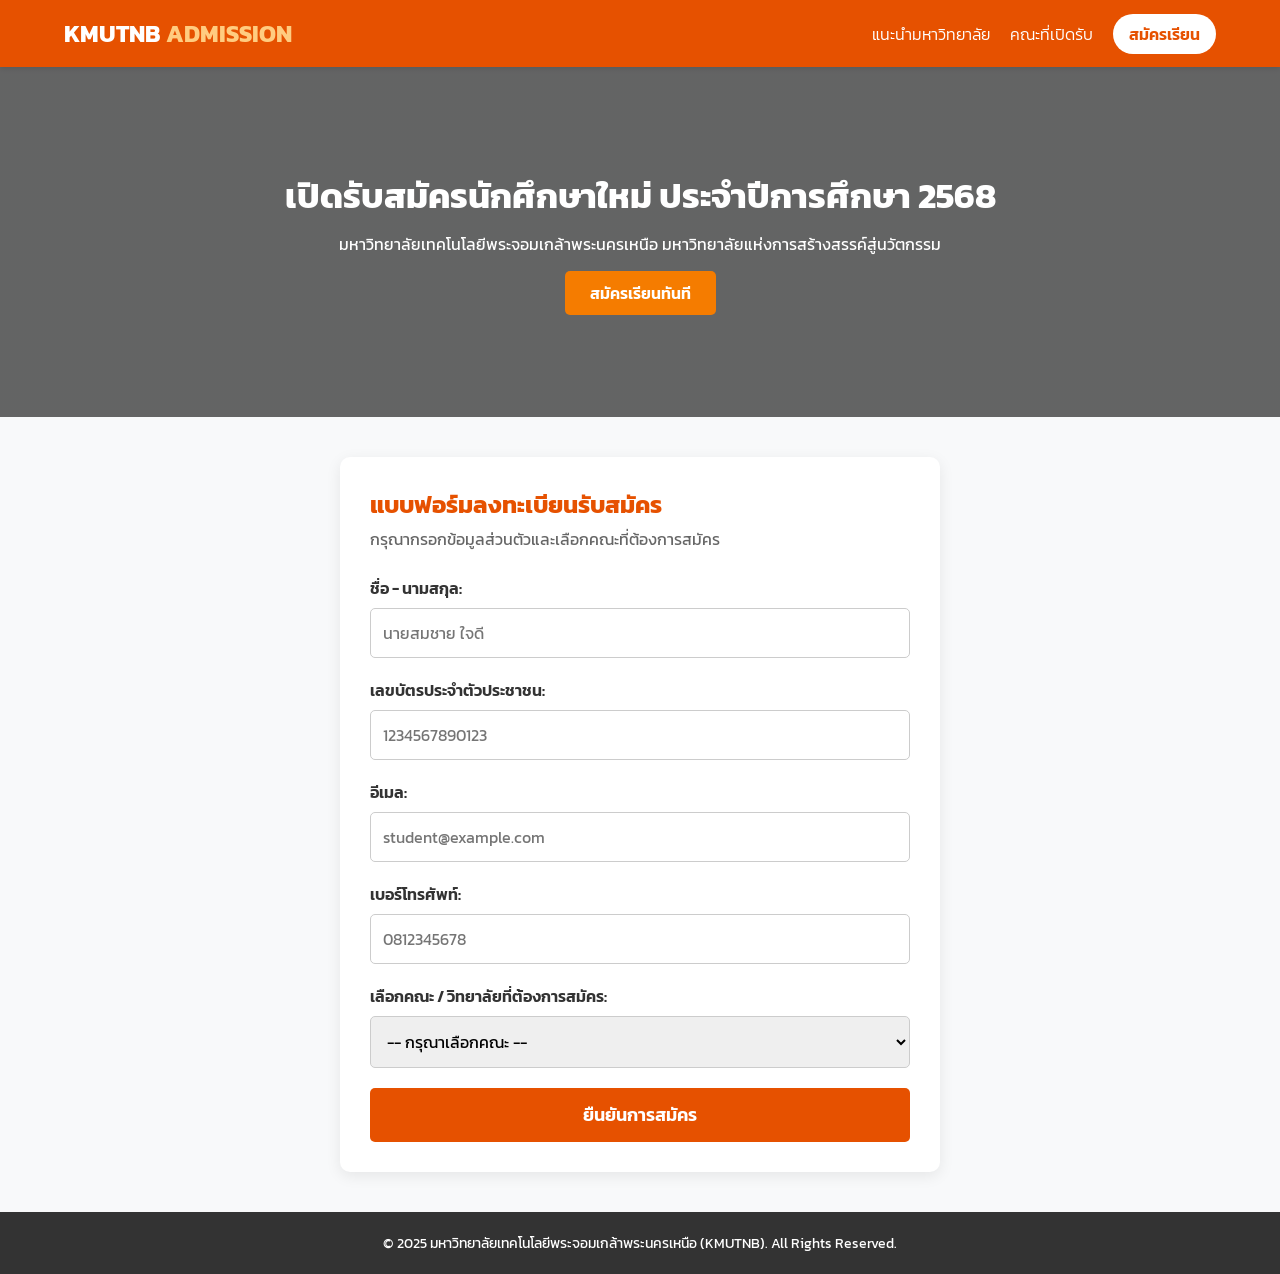
==== index.html @ 1d60bccb "Add files via upload" ====
<!DOCTYPE html>
<html lang="th">
<head>
    <meta charset="UTF-8">
    <meta name="viewport" content="width=device-width, initial-scale=1.0">
    <title>ระบบรับสมัครนักศึกษาใหม่ - มจพ. (KMUTNB)</title>
    <link rel="stylesheet" href="style.css">
    <!-- ดึง Font Kanit มาใช้เพื่อความสวยงาม -->
    <link href="https://fonts.googleapis.com/css2?family=Kanit:wght@300;400;600&display=swap" rel="stylesheet">
</head>
<body>

    <!-- Header / Navbar -->
    <header class="navbar">
        <div class="logo">
            <h2>KMUTNB <span>ADMISSION</span></h2>
        </div>
        <nav>
            <ul>
                <li><a href="#about">แนะนำมหาวิทยาลัย</a></li>
                <li><a href="#faculties">คณะที่เปิดรับ</a></li>
                <li><a href="#apply" class="btn-nav">สมัครเรียน</a></li>
            </ul>
        </nav>
    </header>

    <!-- Banner / Hero Section -->
    <section class="hero">
        <div class="hero-text">
            <h1>เปิดรับสมัครนักศึกษาใหม่ ประจำปีการศึกษา 2568</h1>
            <p>มหาวิทยาลัยเทคโนโลยีพระจอมเกล้าพระนครเหนือ มหาวิทยาลัยแห่งการสร้างสรรค์สู่นวัตกรรม</p>
            <a href="#apply" class="btn-primary">สมัครเรียนทันที</a>
        </div>
    </section>

    <!-- Application Form Section -->
    <section id="apply" class="form-section">
        <div class="container">
            <h2>แบบฟอร์มลงทะเบียนรับสมัคร</h2>
            <p>กรุณากรอกข้อมูลส่วนตัวและเลือกคณะที่ต้องการสมัคร</p>

            <form id="admissionForm">
                <div class="form-group">
                    <label for="fullname">ชื่อ - นามสกุล:</label>
                    <input type="text" id="fullname" name="fullname" placeholder="นายสมชาย ใจดี" required>
                </div>

                <div class="form-group">
                    <label for="idcard">เลขบัตรประจำตัวประชาชน:</label>
                    <input type="text" id="idcard" name="idcard" maxlength="13" placeholder="1234567890123" required>
                </div>

                <div class="form-group">
                    <label for="email">อีเมล:</label>
                    <input type="email" id="email" name="email" placeholder="student@example.com" required>
                </div>

                <div class="form-group">
                    <label for="phone">เบอร์โทรศัพท์:</label>
                    <input type="tel" id="phone" name="phone" placeholder="0812345678" required>
                </div>

                <div class="form-group">
                    <label for="faculty">เลือกคณะ / วิทยาลัยที่ต้องการสมัคร:</label>
                    <select id="faculty" name="faculty" required>
                        <option value="">-- กรุณาเลือกคณะ --</option>
                        <option value="คณะวิศวกรรมศาสตร์">คณะวิศวกรรมศาสตร์</option>
                        <option value="คณะครุศาสตร์อุตสาหกรรม">คณะครุศาสตร์อุตสาหกรรม</option>
                        <option value="คณะวิทยาศาสตร์ประยุกต์">คณะวิทยาศาสตร์ประยุกต์</option>
                        <option value="คณะเทคโนโลยีและการจัดการอุตสาหกรรม (ปราจีนบุรี)">คณะเทคโนโลยีและการจัดการอุตสาหกรรม (ปราจีนบุรี)</option>
                        <option value="วิทยาลัยเทคโนโลยีอุตสาหกรรม">วิทยาลัยเทคโนโลยีอุตสาหกรรม</option>
                        <option value="คณะบริหารธุรกิจและอุตสาหกรรมบริการ (ระยอง)">คณะบริหารธุรกิจและอุตสาหกรรมบริการ (ระยอง)</option>
                    </select>
                </div>

                <button type="submit" class="btn-submit">ยืนยันการสมัคร</button>
            </form>
        </div>
    </section>

    <!-- Footer -->
    <footer>
        <p>&copy; 2025 มหาวิทยาลัยเทคโนโลยีพระจอมเกล้าพระนครเหนือ (KMUTNB). All Rights Reserved.</p>
    </footer>

    <script src="script.js"></script>
</body>
</html>
---- style.css ----
* {
    margin: 0;
    padding: 0;
    box-sizing: border-box;
    font-family: 'Kanit', sans-serif;
}

body {
    background-color: #f8f9fa;
    color: #333;
}

/* Navbar */
.navbar {
    display: flex;
    justify-content: space-between;
    align-items: center;
    background-color: #e65100; /* สีส้ม มจพ. */
    padding: 1rem 5%;
    color: white;
    box-shadow: 0 2px 5px rgba(0,0,0,0.1);
}

.navbar .logo h2 span {
    color: #ffcc80;
}

.navbar nav ul {
    display: flex;
    list-style: none;
    align-items: center;
}

.navbar nav ul li {
    margin-left: 20px;
}

.navbar nav ul li a {
    color: white;
    text-decoration: none;
    font-weight: 300;
}

.btn-nav {
    background: white;
    color: #e65100 !important;
    padding: 8px 16px;
    border-radius: 20px;
    font-weight: 600 !important;
}

/* Hero Section */
.hero {
    background: linear-gradient(rgba(0,0,0,0.6), rgba(0,0,0,0.6)), url('https://images.unsplash.com/photo-1523050854058-8df90110c9f1?q=80&w=1200') center/cover;
    height: 350px;
    display: flex;
    justify-content: center;
    align-items: center;
    text-align: center;
    color: white;
    padding: 0 20px;
}

.hero h1 {
    font-size: 2.2rem;
    margin-bottom: 10px;
}

.btn-primary {
    display: inline-block;
    margin-top: 15px;
    background-color: #f57c00;
    color: white;
    padding: 10px 25px;
    text-decoration: none;
    border-radius: 5px;
    font-weight: 600;
}

.btn-primary:hover {
    background-color: #ef6c00;
}

/* Form Section */
.form-section {
    max-width: 600px;
    margin: 40px auto;
    background: white;
    padding: 30px;
    border-radius: 10px;
    box-shadow: 0 4px 15px rgba(0,0,0,0.08);
}

.form-section h2 {
    color: #e65100;
    margin-bottom: 5px;
}

.form-section p {
    color: #666;
    margin-bottom: 25px;
}

.form-group {
    margin-bottom: 20px;
}

.form-group label {
    display: block;
    margin-bottom: 8px;
    font-weight: 600;
}

.form-group input, .form-group select {
    width: 100%;
    padding: 12px;
    border: 1px solid #ccc;
    border-radius: 5px;
    font-size: 1rem;
}

.form-group input:focus, .form-group select:focus {
    outline: none;
    border-color: #e65100;
}

.btn-submit {
    width: 100%;
    padding: 14px;
    background-color: #e65100;
    color: white;
    border: none;
    border-radius: 5px;
    font-size: 1.1rem;
    font-weight: 600;
    cursor: pointer;
    transition: background 0.3s;
}

.btn-submit:hover {
    background-color: #bf360c;
}

/* Footer */
footer {
    text-align: center;
    padding: 20px;
    background: #333;
    color: white;
    margin-top: 40px;
    font-size: 0.9rem;
}
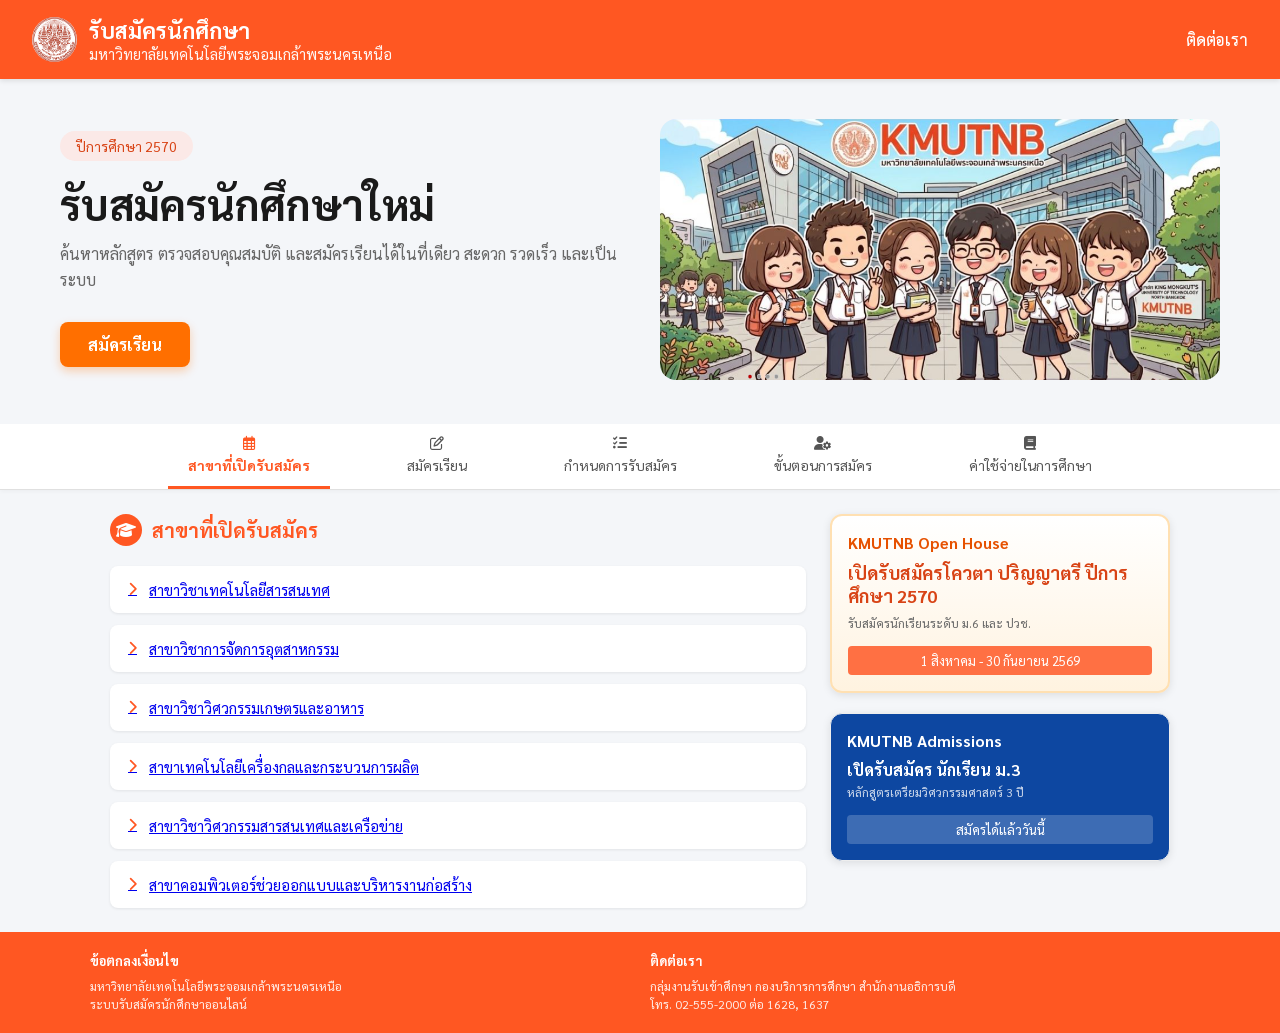
==== commit 5a98a843: "editv3" ====
--- a/index.html
+++ b/index.html
@@ -1,88 +1,132 @@
-<!DOCTYPE html>
-<html lang="th">
-<head>
-    <meta charset="UTF-8">
-    <meta name="viewport" content="width=device-width, initial-scale=1.0">
-    <title>ระบบรับสมัครนักศึกษาใหม่ - มจพ. (KMUTNB)</title>
-    <link rel="stylesheet" href="style.css">
-    <!-- ดึง Font Kanit มาใช้เพื่อความสวยงาม -->
-    <link href="https://fonts.googleapis.com/css2?family=Kanit:wght@300;400;600&display=swap" rel="stylesheet">
-</head>
-<body>
-
-    <!-- Header / Navbar -->
-    <header class="navbar">
-        <div class="logo">
-            <h2>KMUTNB <span>ADMISSION</span></h2>
-        </div>
-        <nav>
-            <ul>
-                <li><a href="#about">แนะนำมหาวิทยาลัย</a></li>
-                <li><a href="#faculties">คณะที่เปิดรับ</a></li>
-                <li><a href="#apply" class="btn-nav">สมัครเรียน</a></li>
-            </ul>
-        </nav>
-    </header>
-
-    <!-- Banner / Hero Section -->
-    <section class="hero">
-        <div class="hero-text">
-            <h1>เปิดรับสมัครนักศึกษาใหม่ ประจำปีการศึกษา 2568</h1>
-            <p>มหาวิทยาลัยเทคโนโลยีพระจอมเกล้าพระนครเหนือ มหาวิทยาลัยแห่งการสร้างสรรค์สู่นวัตกรรม</p>
-            <a href="#apply" class="btn-primary">สมัครเรียนทันที</a>
-        </div>
-    </section>
-
-    <!-- Application Form Section -->
-    <section id="apply" class="form-section">
-        <div class="container">
-            <h2>แบบฟอร์มลงทะเบียนรับสมัคร</h2>
-            <p>กรุณากรอกข้อมูลส่วนตัวและเลือกคณะที่ต้องการสมัคร</p>
-
-            <form id="admissionForm">
-                <div class="form-group">
-                    <label for="fullname">ชื่อ - นามสกุล:</label>
-                    <input type="text" id="fullname" name="fullname" placeholder="นายสมชาย ใจดี" required>
-                </div>
-
-                <div class="form-group">
-                    <label for="idcard">เลขบัตรประจำตัวประชาชน:</label>
-                    <input type="text" id="idcard" name="idcard" maxlength="13" placeholder="1234567890123" required>
-                </div>
-
-                <div class="form-group">
-                    <label for="email">อีเมล:</label>
-                    <input type="email" id="email" name="email" placeholder="student@example.com" required>
-                </div>
-
-                <div class="form-group">
-                    <label for="phone">เบอร์โทรศัพท์:</label>
-                    <input type="tel" id="phone" name="phone" placeholder="0812345678" required>
-                </div>
-
-                <div class="form-group">
-                    <label for="faculty">เลือกคณะ / วิทยาลัยที่ต้องการสมัคร:</label>
-                    <select id="faculty" name="faculty" required>
-                        <option value="">-- กรุณาเลือกคณะ --</option>
-                        <option value="คณะวิศวกรรมศาสตร์">คณะวิศวกรรมศาสตร์</option>
-                        <option value="คณะครุศาสตร์อุตสาหกรรม">คณะครุศาสตร์อุตสาหกรรม</option>
-                        <option value="คณะวิทยาศาสตร์ประยุกต์">คณะวิทยาศาสตร์ประยุกต์</option>
-                        <option value="คณะเทคโนโลยีและการจัดการอุตสาหกรรม (ปราจีนบุรี)">คณะเทคโนโลยีและการจัดการอุตสาหกรรม (ปราจีนบุรี)</option>
-                        <option value="วิทยาลัยเทคโนโลยีอุตสาหกรรม">วิทยาลัยเทคโนโลยีอุตสาหกรรม</option>
-                        <option value="คณะบริหารธุรกิจและอุตสาหกรรมบริการ (ระยอง)">คณะบริหารธุรกิจและอุตสาหกรรมบริการ (ระยอง)</option>
-                    </select>
-                </div>
-
-                <button type="submit" class="btn-submit">ยืนยันการสมัคร</button>
-            </form>
-        </div>
-    </section>
-
-    <!-- Footer -->
-    <footer>
-        <p>&copy; 2025 มหาวิทยาลัยเทคโนโลยีพระจอมเกล้าพระนครเหนือ (KMUTNB). All Rights Reserved.</p>
-    </footer>
-
-    <script src="script.js"></script>
-</body>
+<!DOCTYPE html>
+<html lang="th">
+<head>
+    <meta charset="UTF-8">
+    <meta name="viewport" content="width=device-width, initial-scale=1.0">
+    <title>รับสมัครนักศึกษา - มหาวิทยาลัยเทคโนโลยีพระจอมเกล้าพระนครเหนือ</title>
+    <link rel="stylesheet" href="https://cdnjs.cloudflare.com/ajax/libs/font-awesome/6.4.0/css/all.min.css">
+    <link href="https://fonts.googleapis.com/css2?family=Sarabun:wght@300;400;500;700&display=swap" rel="stylesheet">
+    <link rel="stylesheet" href="style.css">
+</head>
+<body>
+
+    <!-- Header -->
+    <header class="header">
+        <div class="brand">
+            <div class="brand-logo"><img src="img/logo_kmutnb-(6).png" alt="Logo"></div>
+            <div>
+                <div class="brand-title">รับสมัครนักศึกษา</div>
+                <div class="brand-subtitle">มหาวิทยาลัยเทคโนโลยีพระจอมเกล้าพระนครเหนือ</div>
+            </div>
+        </div>
+        <nav class="header-nav">
+            <a href="page6.html">ติดต่อเรา</a>
+        </nav>
+    </header>
+
+    <!-- Banner -->
+        <section class="hero-container">
+            <!-- ฝั่งข้อความด้านซ้าย -->
+            <div class="hero-content">
+                <span class="badge-year">ปีการศึกษา 2570</span>
+                <h1 class="hero-title">รับสมัครนักศึกษาใหม่</h1>
+                    <p class="hero-desc">
+        ค้นหาหลักสูตร ตรวจสอบคุณสมบัติ และสมัครเรียนได้ในที่เดียว สะดวก รวดเร็ว และเป็นระบบ
+                    </p>
+                        <a href="page2.html" class="btn-apply">
+                            <i class="icon-login"></i> สมัครเรียน
+                        </a>
+            </div>
+
+    <!-- ฝั่งรูปภาพด้านขวา (ใส่ border-radius ให้มุมโค้งมน) -->
+    <div class="hero-image">
+        <img src="img/img2.png" alt="KMUTNB Students">
+    </div>
+    </section>
+
+    <!-- Navigation Tabs -->
+    <div class="nav-tabs-container">
+        <div class="nav-tabs">
+            <a href="page1.html" class="tab-item active">
+                <i class="fa-regular fa-calendar-days"></i>
+                <span>สาขาที่เปิดรับสมัคร</span>
+            </a>
+            <a href="page2.html" class="tab-item">
+                <i class="fa-regular fa-pen-to-square"></i>
+                <span>สมัครเรียน</span>
+            </a>
+            <a href="page3.html" class="tab-item">
+                <i class="fa-solid fa-list-check"></i>
+                <span>กำหนดการรับสมัคร</span>
+            </a>
+            <a href="page4.html" class="tab-item">
+                <i class="fa-solid fa-user-gear"></i>
+                <span>ขั้นตอนการสมัคร</span>
+            </a>
+            <a href="page5.html" class="tab-item">
+                <i class="fa-solid fa-book"></i>
+                <span>ค่าใช้จ่ายในการศึกษา</span>
+            </a>
+        </div>
+    </div>
+
+    <!-- Main Content -->
+    <main class="main-content">
+        <div class="programs-grid">
+            <!-- Program List Side -->
+            <div>
+                <div class="section-header">
+                    <div class="section-icon"><i class="fa-solid fa-graduation-cap"></i></div>
+                    <h2 class="section-title">สาขาที่เปิดรับสมัคร</h2>
+                </div>
+                <ul class="program-list">
+                    <a href="it.html" class="program-item"><i class="fa-solid fa-chevron-right"></i> สาขาวิชาเทคโนโลยีสารสนเทศ</a>
+                    <a href="im.html" class="program-item"><i class="fa-solid fa-chevron-right"></i> สาขาวิชาการจัดการอุตสาหกรรม</a>
+                    <a href="afe.html" class="program-item"><i class="fa-solid fa-chevron-right"></i> สาขาวิชาวิศวกรรมเกษตรและอาหาร</a>
+                    <a href="mm.html" class="program-item"><i class="fa-solid fa-chevron-right"></i> สาขาเทคโนโลยีเครื่องกลและกระบวนการผลิต</a>
+                    <a href="ine.html" class="program-item"><i class="fa-solid fa-chevron-right"></i> สาขาวิชาวิศวกรรมสารสนเทศและเครือข่าย</a>
+                    <a href="cdm.html" class="program-item"><i class="fa-solid fa-chevron-right"></i> สาขาคอมพิวเตอร์ช่วยออกแบบและบริหารงานก่อสร้าง</a>
+                </ul>
+            </div>
+
+            <!-- Poster / Info Side -->
+            <div class="posters-column">
+                <div class="poster-card poster-card-1">
+                    <div class="poster-header" style="color: #e65100;">KMUTNB Open House</div>
+                    <p style="font-size: 18px; font-weight: bold; color: #d84315;">เปิดรับสมัครโควตา ปริญญาตรี ปีการศึกษา 2570</p>
+                    <p style="font-size: 12px; color: #666; margin-top: 8px;">รับสมัครนักเรียนระดับ ม.6 และ ปวช.</p>
+                    <div style="margin-top: 15px; background: #ff7043; color: white; text-align: center; padding: 6px; border-radius: 4px; font-size: 13px;">
+                        1 สิงหาคม - 30 กันยายน 2569
+                    </div>
+                </div>
+
+                <div class="poster-card poster-card-2">
+                    <div class="poster-header">KMUTNB Admissions</div>
+                    <p style="font-size: 16px; font-weight: bold;">เปิดรับสมัคร นักเรียน ม.3</p>
+                    <p style="font-size: 12px; opacity: 0.8; margin-top: 4px;">หลักสูตรเตรียมวิศวกรรมศาสตร์ 3 ปี</p>
+                    <div style="margin-top: 15px; background: rgba(255,255,255,0.2); text-align: center; padding: 6px; border-radius: 4px; font-size: 13px;">
+                        สมัครได้แล้ววันนี้
+                    </div>
+                </div>
+            </div>
+        </div>
+    </main>
+
+    <!-- Footer -->
+    <footer class="footer">
+        <div class="footer-content">
+            <div class="footer-section">
+                <h4>ข้อตกลงเงื่อนไข</h4>
+                <p>มหาวิทยาลัยเทคโนโลยีพระจอมเกล้าพระนครเหนือ</p>
+                <p>ระบบรับสมัครนักศึกษาออนไลน์</p>
+            </div>
+            <div class="footer-section">
+                <h4>ติดต่อเรา</h4>
+                <p>กลุ่มงานรับเข้าศึกษา กองบริการการศึกษา สำนักงานอธิการบดี</p>
+                <p>โทร. 02-555-2000 ต่อ 1628, 1637</p>
+            </div>
+        </div>
+    </footer>
+
+</body>
 </html>
--- a/style.css
+++ b/style.css
@@ -1,152 +1,557 @@
+/* Reset & Base Styles */
 * {
     margin: 0;
     padding: 0;
     box-sizing: border-box;
-    font-family: 'Kanit', sans-serif;
+    font-family: 'Sarabun', -apple-system, BlinkMacSystemFont, "Segoe UI", Roboto, sans-serif;
 }
 
 body {
-    background-color: #f8f9fa;
+    background-color: #f4f6f9;
     color: #333;
-}
-
-/* Navbar */
+    display: flex;
+    flex-direction: column;
+    min-height: 100vh;
+}
+
+/* Header */
+.header {
+    background-color: #ff5722;
+    color: white;
+    padding: 16px 32px; /* เดิม 12px 24px (เพิ่มพื้นที่ด้านบน-ล่าง) */
+    display: flex;
+    justify-content: space-between;
+    align-items: center;
+    box-shadow: 0 2px 5px rgba(0,0,0,0.1);
+}
+
+
+
+.brand {
+    display: flex;
+    align-items: center;
+    gap: 12px;
+}
+
+.brand-logo {
+    width: 45px;
+    height: 45px;
+    background-color: white;
+    border-radius: 50%;
+    display: flex;
+    align-items: center;
+    justify-content: center;
+    color: #ff5722;
+    font-weight: bold;
+    font-size: 14px;
+}
+.brand-logo img {
+    max-width: 100%;
+    max-height: 100%;
+    object-fit: contain;
+}
+
+.brand-title {
+    font-size: 22px; /* เดิม 18px (ปรับให้ใหญ่ขึ้นชัดเจน) */
+    font-weight: bold;
+}
+
+.brand-subtitle {
+    font-size: 15px; /* เดิม 13px */
+    opacity: 0.95;
+}
+
+.header-nav {
+    display: flex;
+    gap: 20px;
+    font-size: 16px; /* เดิม 14px */
+    font-weight: 500; /* เพิ่มความหนาของตัวอักษรเล็กน้อย */
+}
+
+.header-nav a {
+    color: white;
+    text-decoration: none;
+    transition: opacity 0.2s;
+}
+
+.header-nav a:hover {
+    opacity: 0.8;
+}
+
+/* Banner */
+/* Header / Navbar */
 .navbar {
-    display: flex;
-    justify-content: space-between;
-    align-items: center;
-    background-color: #e65100; /* สีส้ม มจพ. */
-    padding: 1rem 5%;
-    color: white;
-    box-shadow: 0 2px 5px rgba(0,0,0,0.1);
-}
-
-.navbar .logo h2 span {
-    color: #ffcc80;
-}
-
-.navbar nav ul {
-    display: flex;
+  display: flex;
+  justify-content: space-between;
+  align-items: center;
+  padding: 15px 80px;
+  background-color: #ffffff;
+  border-bottom: 1px solid #eee;
+}
+
+.nav-links a {
+  margin-left: 25px;
+  text-decoration: none;
+  color: #444;
+  font-weight: 500;
+}
+
+.nav-links a.active {
+  color: #e65100;
+  border-bottom: 2px solid #e65100;
+  padding-bottom: 5px;
+}
+
+/* Hero Section */
+.hero-container {
+  display: flex;
+  align-items: center;
+  justify-content: space-between;
+  max-width: 1200px;
+  margin: 40px auto;
+  padding: 0 20px;
+}
+
+.hero-content {
+  flex: 1;
+  padding-right: 40px;
+}
+
+/* ป้ายปีการศึกษา */
+.badge-year {
+  background-color: #fbe9e7;
+  color: #d84315;
+  padding: 6px 16px;
+  border-radius: 20px;
+  font-size: 14px;
+}
+
+.hero-title {
+  font-size: 42px;
+  font-weight: bold;
+  margin: 20px 0 10px 0;
+  color: #1a1a1a;
+}
+
+.hero-desc {
+  color: #666;
+  line-height: 1.6;
+  margin-bottom: 30px;
+}
+
+/* ปุ่มสมัครเรียน */
+.btn-apply {
+  display: inline-block;
+  background-color: #ff6f00;
+  color: #fff;
+  padding: 12px 28px;
+  border-radius: 8px;
+  text-decoration: none;
+  font-weight: bold;
+  box-shadow: 0 4px 10px rgba(255, 111, 0, 0.3);
+}
+
+/* การตกแต่งรูปภาพฝั่งขวา */
+.hero-image {
+  flex: 1;
+}
+
+.hero-image img {
+  width: 100%;
+  border-radius: 16px; /* ทำมุมโค้งมนตามรูปภาพตัวอย่าง */
+  object-fit: cover;
+}
+
+.badge-new {
+    background-color: #ff1744;
+    color: white;
+    padding: 3px 10px;
+    font-size: 12px;
+    font-weight: bold;
+    border-radius: 4px;
+    display: inline-block;
+    margin-bottom: 8px;
+    animation: pulse 1.5s infinite;
+}
+
+.banner-title {
+    background-color: #fbc02d;
+    color: #1a237e;
+    padding: 12px 24px;
+    border-radius: 30px;
+    font-size: 24px;
+    font-weight: bold;
+    border: 3px solid #fff;
+    box-shadow: 0 4px 10px rgba(0,0,0,0.2);
+    display: inline-block;
+}
+
+.banner-center {
+    position: absolute;
+    width: 100%;
+    height: 100%;
+}
+
+
+
+/* Nav Tabs */
+.nav-tabs-container {
+    background-color: white;
+    border-bottom: 1px solid #e0e0e0;
+    box-shadow: 0 2px 4px rgba(0,0,0,0.03);
+}
+
+.nav-tabs {
+    max-width: 1000px;
+    margin: 0 auto;
+    display: flex;
+    justify-content: space-around;
+}
+
+/* --- สไตล์ปกติของแถบเมนู (เมื่อยังไม่ได้กด) --- */
+.tab-item {
+    display: flex;
+    flex-direction: column;
+    align-items: center;
+    padding: 12px 20px;
+    color: #555;               /* สีตัวอักษรปกติ */
+    text-decoration: none;
+    font-size: 14px;
+    gap: 6px;
+    border-bottom: 3px solid transparent;
+    transition: all 0.2s ease;
+}
+
+/* --- สไตล์เมื่อเอาเมาส์ไปชี้ (Hover) --- */
+.tab-item:hover {
+    color: #ff5722;             /* ข้อความเปลี่ยนเป็นสีส้ม */
+}
+
+/* --- สไตล์สำหรับหน้าที่กำลังเปิดอยู่ (Active Tab) --- */
+.tab-item.active {
+    color: #ff5722;             /* สีข้อความส้ม */
+    border-bottom: 3px solid #ff5722; /* แถบเส้นใต้สีส้ม */
+    font-weight: bold;          /* ตัวหนาเพื่อให้เด่นขึ้น */
+}
+
+/* Main Container */
+.main-content {
+    max-width: 1100px;
+    margin: 24px auto;
+    padding: 0 20px;
+    flex: 1;
+    width: 100%;
+}
+
+/* Page 1: Content Grid */
+.programs-grid {
+    display: grid;
+    grid-template-columns: 1fr 340px;
+    gap: 24px;
+}
+
+.section-header {
+    display: flex;
+    align-items: center;
+    gap: 10px;
+    margin-bottom: 20px;
+}
+
+.section-icon {
+    background-color: #ff5722;
+    color: white;
+    width: 32px;
+    height: 32px;
+    border-radius: 50%;
+    display: flex;
+    align-items: center;
+    justify-content: center;
+}
+
+.section-title {
+    font-size: 20px;
+    font-weight: bold;
+    color: #ff5722;
+}
+
+.program-list {
     list-style: none;
-    align-items: center;
-}
-
-.navbar nav ul li {
-    margin-left: 20px;
-}
-
-.navbar nav ul li a {
-    color: white;
-    text-decoration: none;
-    font-weight: 300;
-}
-
-.btn-nav {
+    display: flex;
+    flex-direction: column;
+    gap: 12px;
+}
+
+.program-item {
     background: white;
-    color: #e65100 !important;
-    padding: 8px 16px;
-    border-radius: 20px;
-    font-weight: 600 !important;
-}
-
-/* Hero Section */
-.hero {
-    background: linear-gradient(rgba(0,0,0,0.6), rgba(0,0,0,0.6)), url('https://images.unsplash.com/photo-1523050854058-8df90110c9f1?q=80&w=1200') center/cover;
-    height: 350px;
-    display: flex;
-    justify-content: center;
-    align-items: center;
+    padding: 14px 18px;
+    border-radius: 8px;
+    box-shadow: 0 1px 3px rgba(0,0,0,0.08);
+    display: flex;
+    align-items: center;
+    gap: 12px;
+    font-size: 15px;
+    transition: transform 0.2s, box-shadow 0.2s;
+}
+
+.program-item:hover {
+    transform: translateX(4px);
+    box-shadow: 0 3px 8px rgba(0,0,0,0.12);
+}
+
+.program-item i {
+    color: #ff5722;
+    font-size: 14px;
+}
+
+.posters-column {
+    display: flex;
+    flex-direction: column;
+    gap: 20px;
+}
+
+.poster-card {
+    background: white;
+    border-radius: 12px;
+    overflow: hidden;
+    box-shadow: 0 2px 8px rgba(0,0,0,0.1);
+    border: 1px solid #eee;
+}
+
+.poster-card-1 {
+    background: linear-gradient(180deg, #fff 0%, #fff3e0 100%);
+    padding: 16px;
+    border: 2px solid #ffe0b2;
+}
+
+.poster-card-2 {
+    background: #0d47a1;
+    color: white;
+    padding: 16px;
+}
+
+.poster-header {
+    font-weight: bold;
+    font-size: 16px;
+    margin-bottom: 8px;
+}
+
+/* Page 2: Form Styles */
+.form-card {
+    background: white;
+    border-radius: 8px;
+    padding: 24px;
+    box-shadow: 0 2px 8px rgba(0,0,0,0.06);
+}
+
+.form-section-title {
+    display: flex;
+    align-items: center;
+    gap: 8px;
+    font-size: 16px;
+    font-weight: bold;
+    color: #1976d2;
+    margin-bottom: 20px;
+    padding-bottom: 8px;
+    border-bottom: 1px solid #eee;
+}
+
+.form-grid {
+    display: grid;
+    grid-template-columns: repeat(3, 1fr);
+    gap: 16px;
+    margin-bottom: 16px;
+}
+
+.form-group {
+    display: flex;
+    flex-direction: column;
+    gap: 6px;
+}
+
+.form-group.full-width {
+    grid-column: span 3;
+}
+
+.form-label {
+    font-size: 13px;
+    color: #555;
+}
+
+.form-control {
+    padding: 8px 12px;
+    border: 1px solid #ccc;
+    border-radius: 4px;
+    font-size: 14px;
+    outline: none;
+    transition: border-color 0.2s;
+}
+
+.form-control:focus {
+    border-color: #1976d2;
+}
+
+.radio-group {
+    display: flex;
+    gap: 16px;
+    align-items: center;
+    height: 35px;
+}
+
+.radio-label {
+    display: flex;
+    align-items: center;
+    gap: 6px;
+    font-size: 14px;
+    cursor: pointer;
+}
+
+.info-alert {
+    background-color: #e3f2fd;
+    color: #0d47a1;
+    padding: 10px 14px;
+    border-radius: 4px;
+    font-size: 13px;
+    display: flex;
+    align-items: center;
+    gap: 8px;
+    margin-top: 16px;
+}
+
+.form-actions {
+    display: flex;
+    justify-content: flex-end;
+    gap: 10px;
+    margin-top: 24px;
+}
+
+.btn {
+    padding: 8px 20px;
+    border-radius: 4px;
+    border: none;
+    font-size: 14px;
+    cursor: pointer;
+    transition: background-color 0.2s;
+}
+
+.btn-secondary {
+    background-color: #e0e0e0;
+    color: #333;
+}
+
+.btn-outline {
+    border: 1px solid #ccc;
+    background: white;
+}
+
+.btn-primary {
+    background-color: #0d47a1;
+    color: white;
+}
+
+.btn-primary:hover {
+    background-color: #1565c0;
+}
+
+/* Footer */
+.footer {
+    background-color: #ff5722;
+    color: white;
+    padding: 20px 40px;
+    margin-top: auto;
+    font-size: 12px;
+}
+
+.footer-content {
+    max-width: 1100px;
+    margin: 0 auto;
+    display: grid;
+    grid-template-columns: 1fr 1fr;
+    gap: 20px;
+}
+
+.footer-section h4 {
+    margin-bottom: 8px;
+    font-size: 13px;
+}
+
+.footer-section p {
+    opacity: 0.9;
+    line-height: 1.5;
+}
+
+/* Responsive */
+@media (max-width: 768px) {
+    .programs-grid {
+        grid-template-columns: 1fr;
+    }
+    
+    .form-grid {
+        grid-template-columns: 1fr;
+    }
+    
+    .form-group.full-width {
+        grid-column: span 1;
+    }
+    
+    .footer-content {
+        grid-template-columns: 1fr;
+    }
+}
+/* --- Page 6: Contact & Map Styles --- */
+.contact-container {
+    display: grid;
+    grid-template-columns: 1fr 1fr;
+    gap: 24px;
+}
+
+.contact-card {
+    background: white;
+    border-radius: 8px;
+    padding: 24px;
+    box-shadow: 0 2px 8px rgba(0,0,0,0.06);
+}
+
+.contact-info-list {
+    list-style: none;
+    display: flex;
+    flex-direction: column;
+    gap: 16px;
+    margin-top: 16px;
+}
+
+.contact-info-item {
+    display: flex;
+    align-items: flex-start;
+    gap: 14px;
+    font-size: 15px;
+    color: #444;
+}
+
+.contact-info-item i {
+    color: #ff5722;
+    font-size: 18px;
+    margin-top: 3px;
+    width: 20px;
     text-align: center;
-    color: white;
-    padding: 0 20px;
-}
-
-.hero h1 {
-    font-size: 2.2rem;
-    margin-bottom: 10px;
-}
-
-.btn-primary {
-    display: inline-block;
-    margin-top: 15px;
-    background-color: #f57c00;
-    color: white;
-    padding: 10px 25px;
-    text-decoration: none;
-    border-radius: 5px;
-    font-weight: 600;
-}
-
-.btn-primary:hover {
-    background-color: #ef6c00;
-}
-
-/* Form Section */
-.form-section {
-    max-width: 600px;
-    margin: 40px auto;
-    background: white;
-    padding: 30px;
-    border-radius: 10px;
-    box-shadow: 0 4px 15px rgba(0,0,0,0.08);
-}
-
-.form-section h2 {
-    color: #e65100;
-    margin-bottom: 5px;
-}
-
-.form-section p {
-    color: #666;
-    margin-bottom: 25px;
-}
-
-.form-group {
-    margin-bottom: 20px;
-}
-
-.form-group label {
-    display: block;
-    margin-bottom: 8px;
-    font-weight: 600;
-}
-
-.form-group input, .form-group select {
+}
+
+.map-container {
     width: 100%;
-    padding: 12px;
-    border: 1px solid #ccc;
-    border-radius: 5px;
-    font-size: 1rem;
-}
-
-.form-group input:focus, .form-group select:focus {
-    outline: none;
-    border-color: #e65100;
-}
-
-.btn-submit {
+    height: 380px;
+    border-radius: 8px;
+    overflow: hidden;
+    box-shadow: 0 2px 8px rgba(0,0,0,0.06);
+    border: 1px solid #e0e0e0;
+}
+
+.map-container iframe {
     width: 100%;
-    padding: 14px;
-    background-color: #e65100;
-    color: white;
-    border: none;
-    border-radius: 5px;
-    font-size: 1.1rem;
-    font-weight: 600;
-    cursor: pointer;
-    transition: background 0.3s;
-}
-
-.btn-submit:hover {
-    background-color: #bf360c;
-}
-
-/* Footer */
-footer {
-    text-align: center;
-    padding: 20px;
-    background: #333;
-    color: white;
-    margin-top: 40px;
-    font-size: 0.9rem;
+    height: 100%;
+    border: 0;
+}
+
+@media (max-width: 768px) {
+    .contact-container {
+        grid-template-columns: 1fr;
+    }
 }
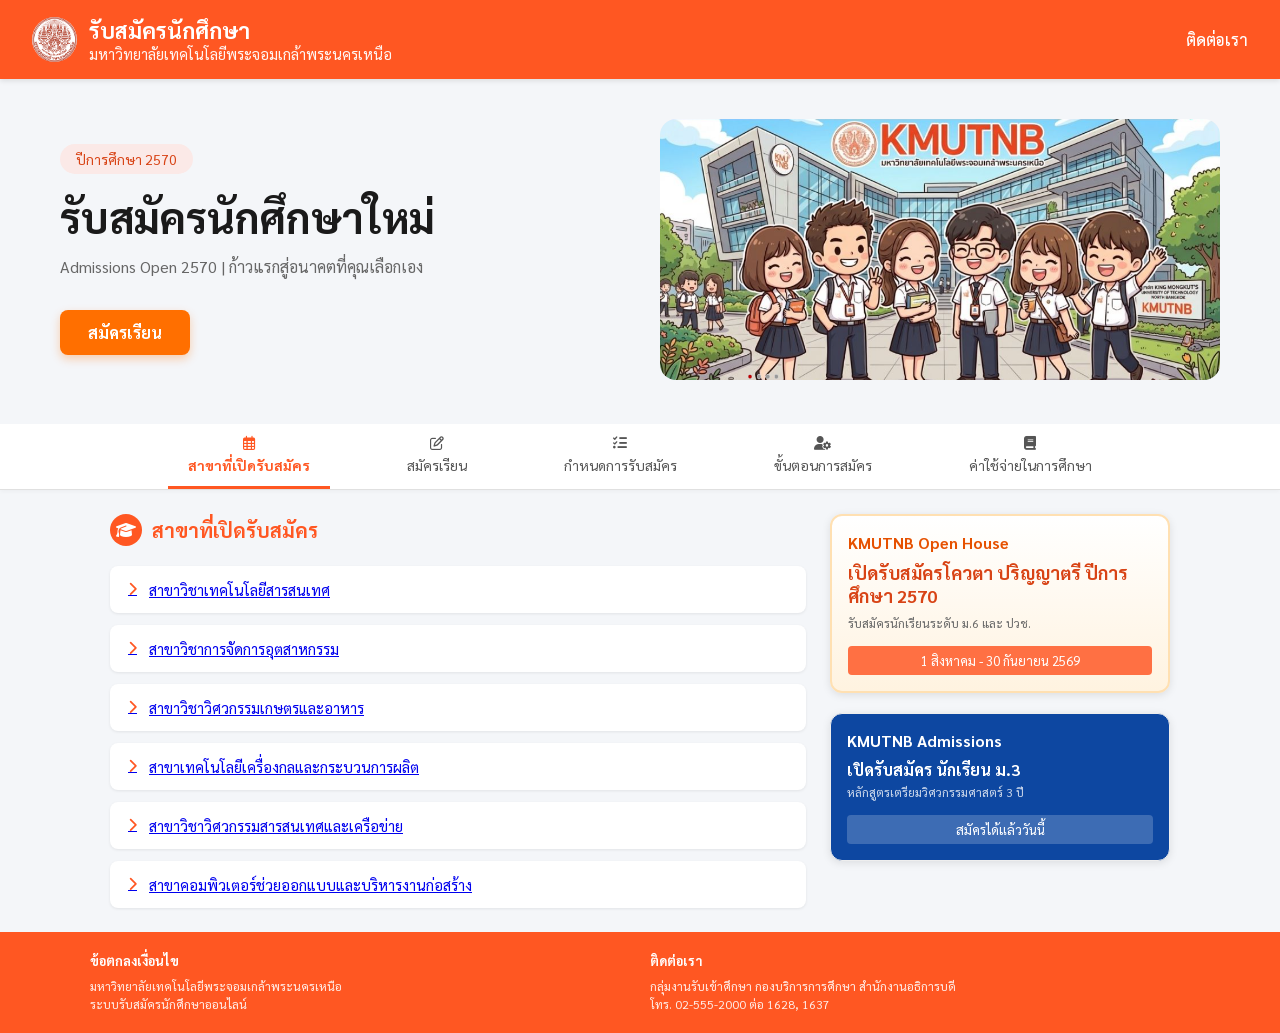
==== commit 47fc73fe: "done" ====
--- a/index.html
+++ b/index.html
@@ -31,7 +31,7 @@
                 <span class="badge-year">ปีการศึกษา 2570</span>
                 <h1 class="hero-title">รับสมัครนักศึกษาใหม่</h1>
                     <p class="hero-desc">
-        ค้นหาหลักสูตร ตรวจสอบคุณสมบัติ และสมัครเรียนได้ในที่เดียว สะดวก รวดเร็ว และเป็นระบบ
+        Admissions Open 2570 | ก้าวแรกสู่อนาคตที่คุณเลือกเอง
                     </p>
                         <a href="page2.html" class="btn-apply">
                             <i class="icon-login"></i> สมัครเรียน
@@ -47,7 +47,7 @@
     <!-- Navigation Tabs -->
     <div class="nav-tabs-container">
         <div class="nav-tabs">
-            <a href="page1.html" class="tab-item active">
+            <a href="indexs.html" class="tab-item active">
                 <i class="fa-regular fa-calendar-days"></i>
                 <span>สาขาที่เปิดรับสมัคร</span>
             </a>
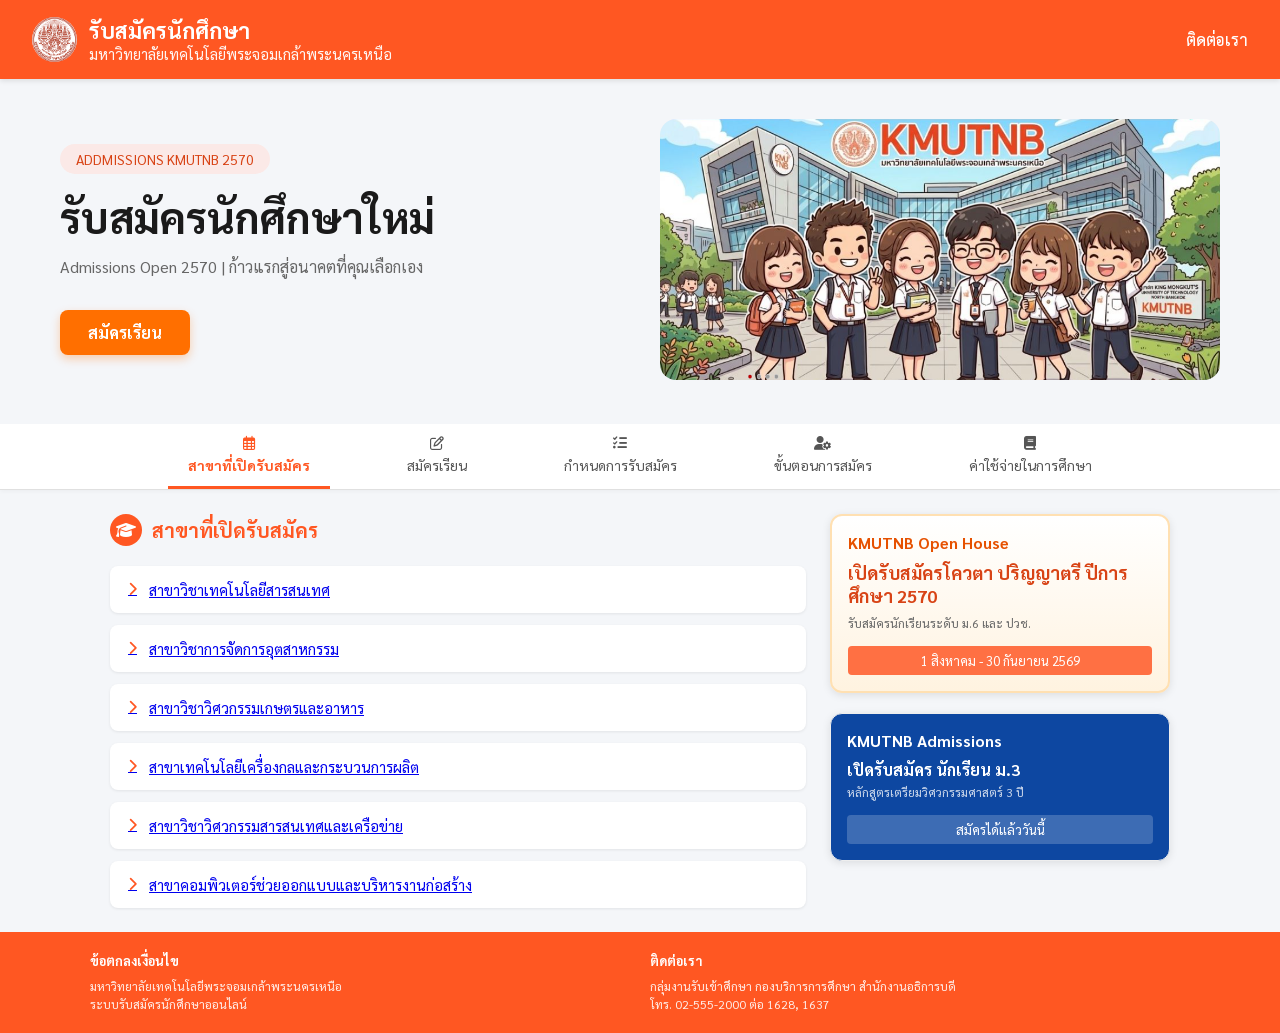
==== commit 0bba4f78: "done2" ====
--- a/index.html
+++ b/index.html
@@ -28,7 +28,7 @@
         <section class="hero-container">
             <!-- ฝั่งข้อความด้านซ้าย -->
             <div class="hero-content">
-                <span class="badge-year">ปีการศึกษา 2570</span>
+                <span class="badge-year">ADDMISSIONS KMUTNB 2570</span>
                 <h1 class="hero-title">รับสมัครนักศึกษาใหม่</h1>
                     <p class="hero-desc">
         Admissions Open 2570 | ก้าวแรกสู่อนาคตที่คุณเลือกเอง
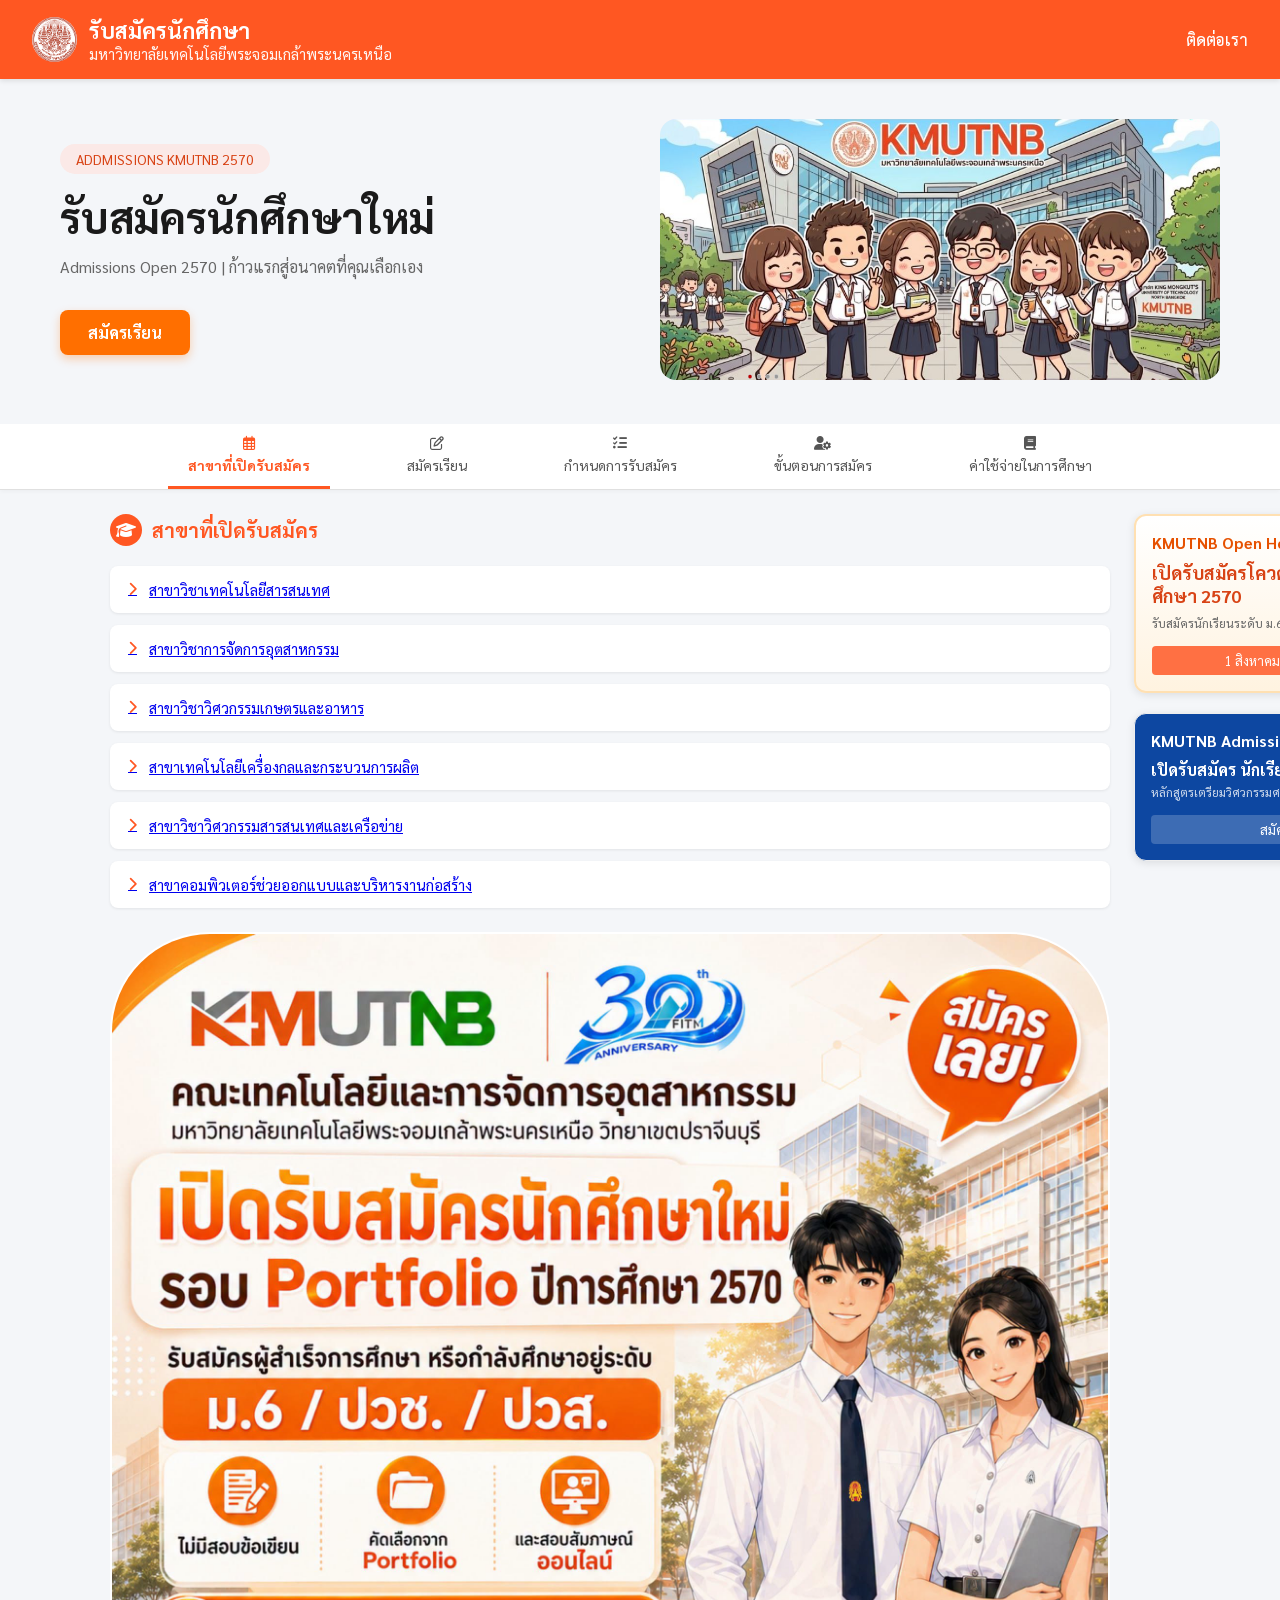
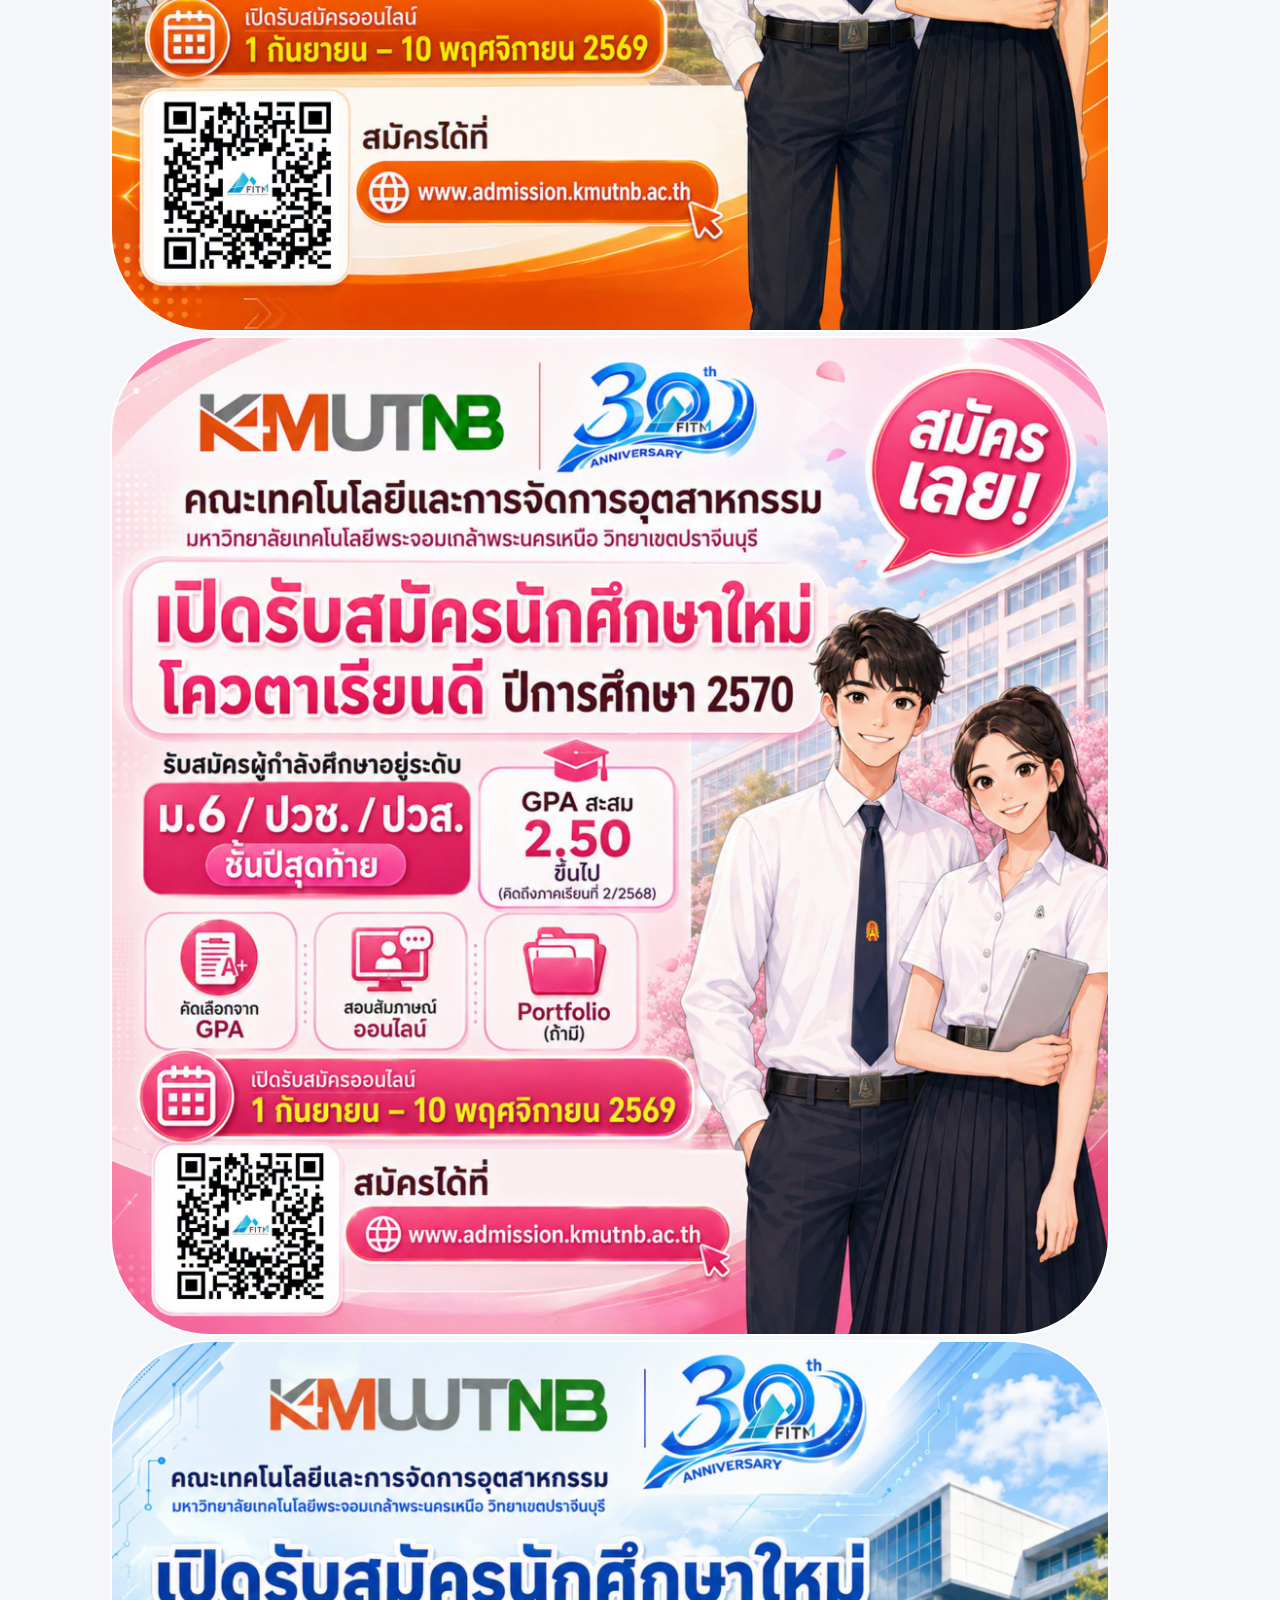
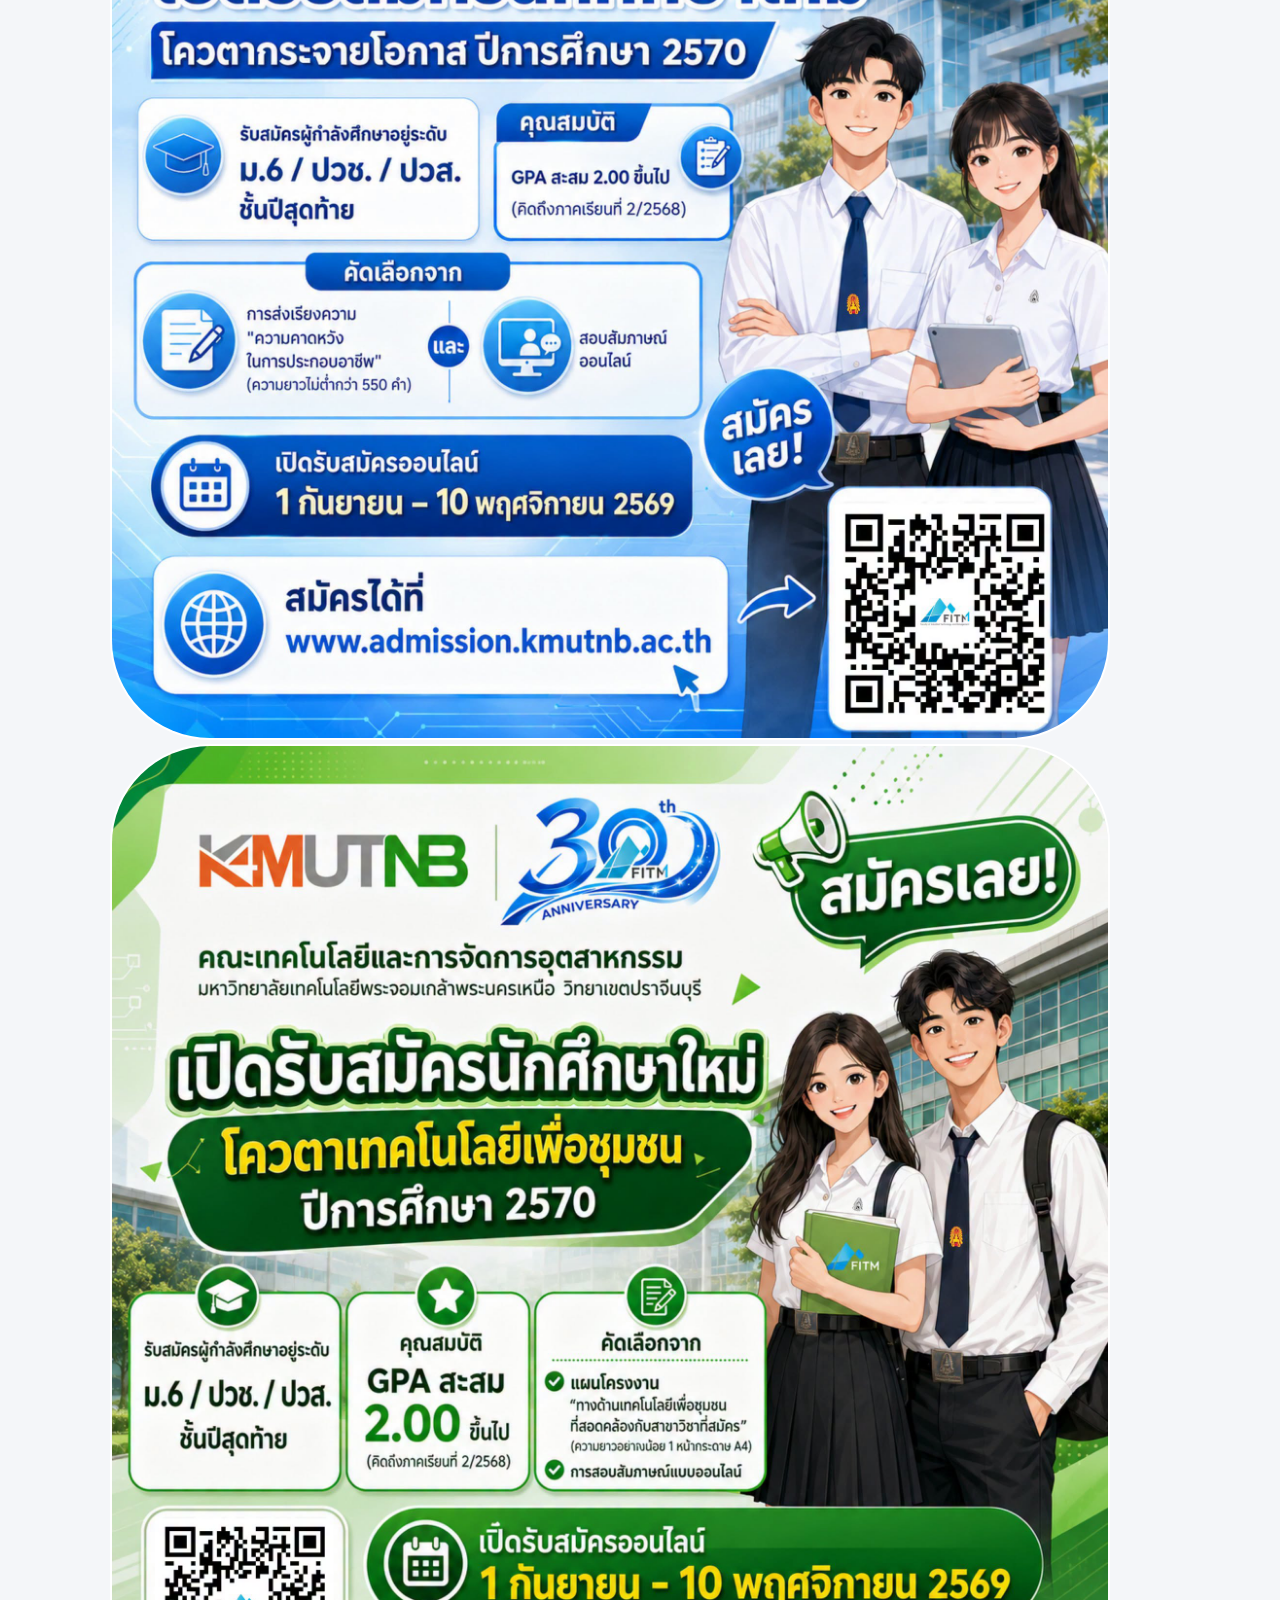
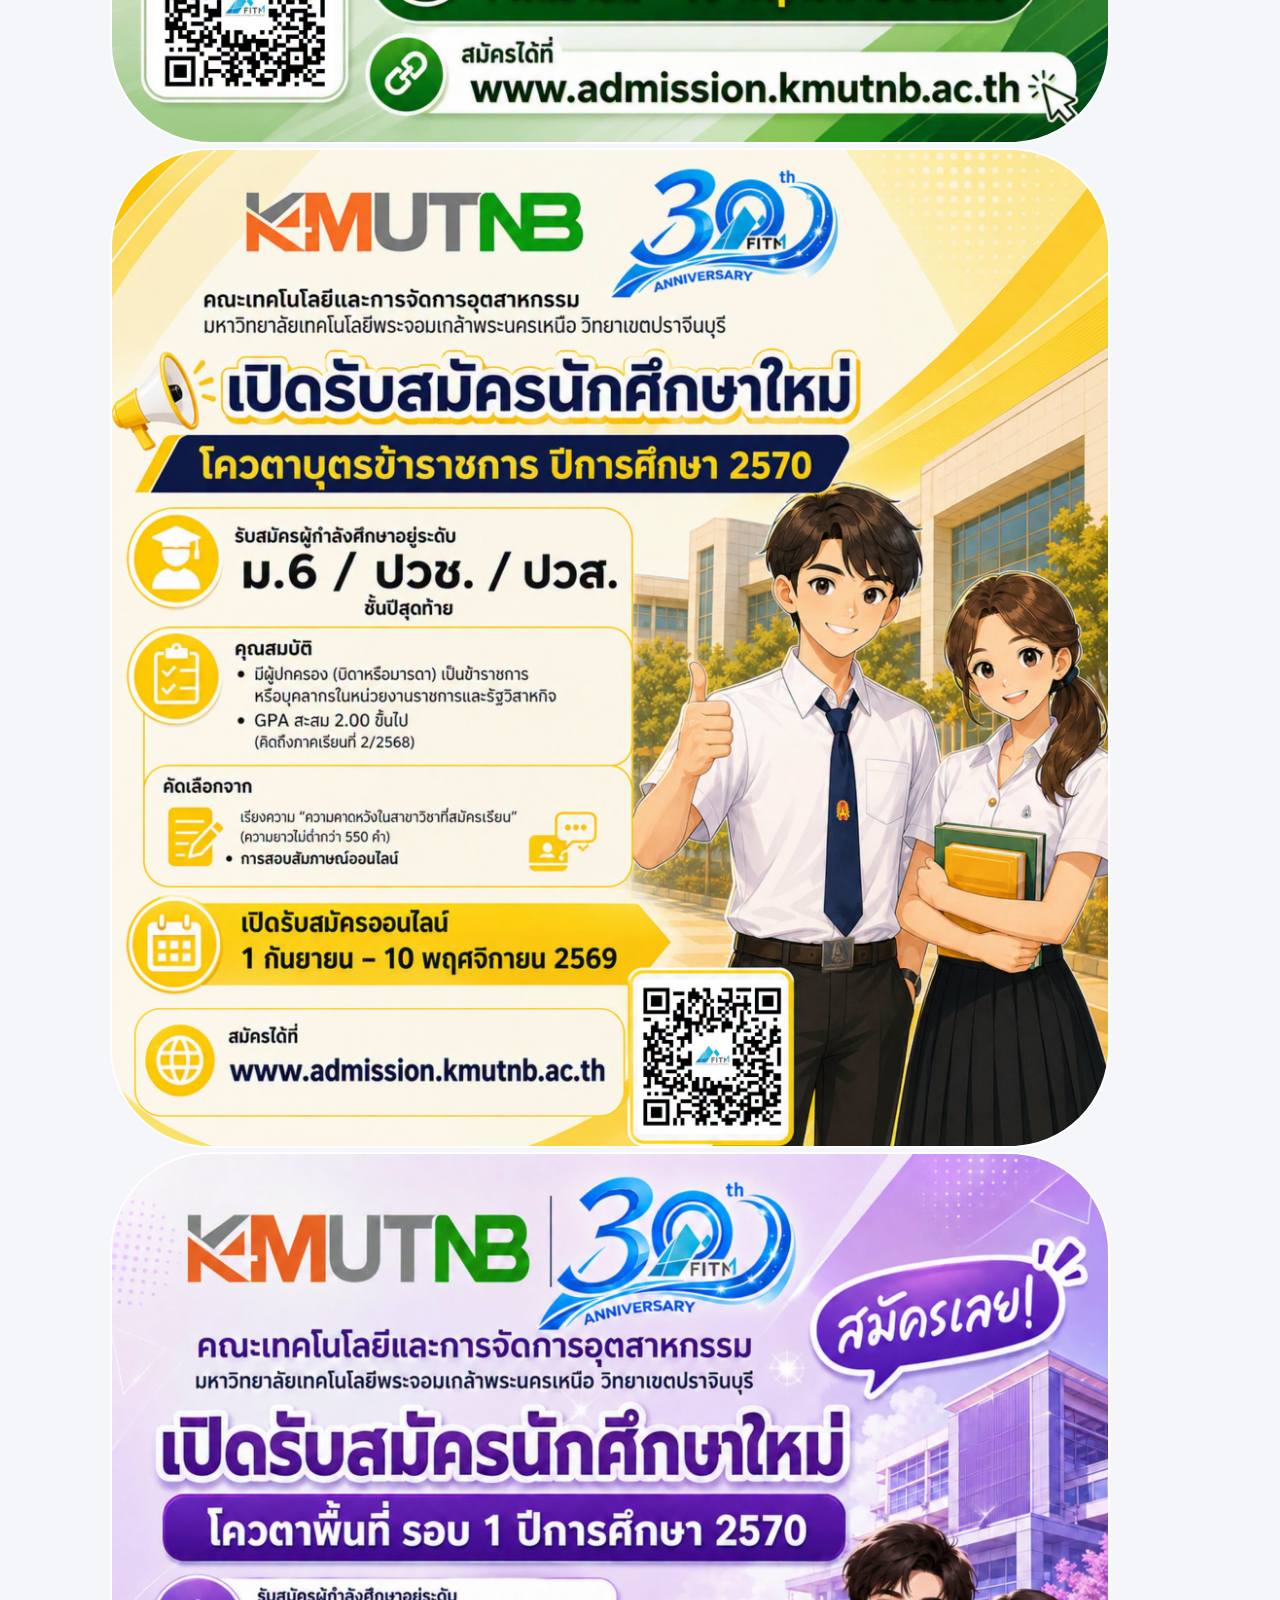
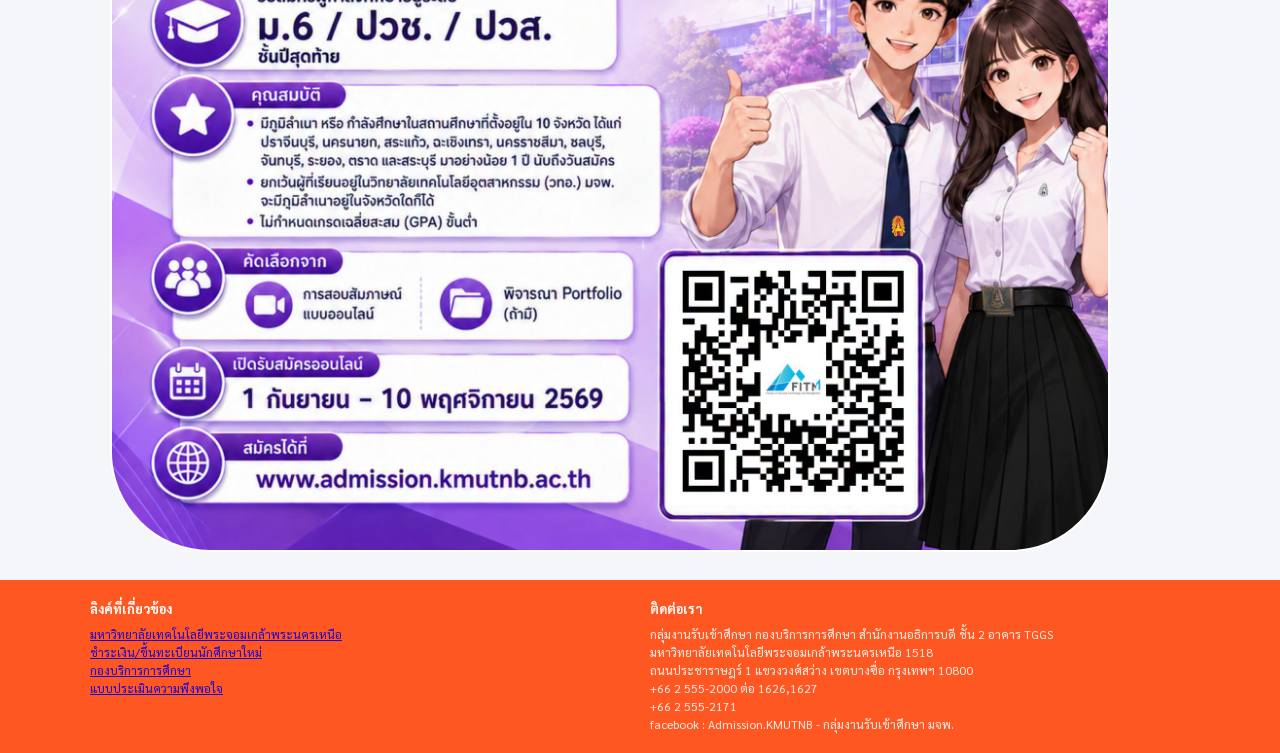
==== commit 02b516c5: "done5" ====
--- a/index.html
+++ b/index.html
@@ -109,6 +109,14 @@
                     </div>
                 </div>
             </div>
+            <div class="culta-img-container">
+                <img src="img/1.jpg" alt="CULTA Logo" class="culta-img">
+                <img src="img/2.jpg" alt="CULTA Logo" class="culta-img">
+                <img src="img/3.jpg" alt="CULTA Logo" class="culta-img">
+                <img src="img/4.jpg" alt="CULTA Logo" class="culta-img">
+                <img src="img/5.jpg" alt="CULTA Logo" class="culta-img">
+                <img src="img/6.jpg" alt="CULTA Logo" class="culta-img">
+            </div>
         </div>
     </main>
 
@@ -116,14 +124,20 @@
     <footer class="footer">
         <div class="footer-content">
             <div class="footer-section">
-                <h4>ข้อตกลงเงื่อนไข</h4>
-                <p>มหาวิทยาลัยเทคโนโลยีพระจอมเกล้าพระนครเหนือ</p>
-                <p>ระบบรับสมัครนักศึกษาออนไลน์</p>
+                <h4>ลิงค์ที่เกี่ยวข้อง</h4>                        
+                <p><a href="https://www.kmutnb.ac.th" target="_blank">มหาวิทยาลัยเทคโนโลยีพระจอมเกล้าพระนครเหนือ</a></p>
+                <p><a href="https://reg2.kmutnb.ac.th/registrar/home" target="_blank">ชำระเงิน/ขึ้นทะเบียนนักศึกษาใหม่</a></p>
+                <p><a href="https://sa.op.kmutnb.ac.th/" target="_blank">กองบริการการศึกษา</a></p>
+                <p><a href="https://docs.google.com/forms/d/e/1FAIpQLSddWJLazUES1HnY3vQAwi4u7KqOIA3E1HjugbdX1mN92y0lDQ/viewform" target="_blank">แบบประเมินความพึงพอใจ</a></p>
             </div>
             <div class="footer-section">
                 <h4>ติดต่อเรา</h4>
-                <p>กลุ่มงานรับเข้าศึกษา กองบริการการศึกษา สำนักงานอธิการบดี</p>
-                <p>โทร. 02-555-2000 ต่อ 1628, 1637</p>
+                <p>กลุ่มงานรับเข้าศึกษา กองบริการการศึกษา สำนักงานอธิการบดี ชั้น 2 อาคาร TGGS</p> 
+                <p>มหาวิทยาลัยเทคโนโลยีพระจอมเกล้าพระนครเหนือ 1518</p>
+                <p>ถนนประชาราษฎร์ 1 แขวงวงศ์สว่าง เขตบางซื่อ กรุงเทพฯ 10800</p>
+                <p>+66 2 555-2000 ต่อ 1626,1627</p>
+                <p>+66 2 555-2171</p>
+                <p>facebook : Admission.KMUTNB - กลุ่มงานรับเข้าศึกษา มจพ.</p>
             </div>
         </div>
     </footer>
--- a/style.css
+++ b/style.css
@@ -25,7 +25,13 @@
     box-shadow: 0 2px 5px rgba(0,0,0,0.1);
 }
 
-
+.culta-img {
+    width: 1000px;
+    height: 1000px;
+    border-radius: 10%;
+    object-fit: cover;
+    border: 2px solid white;
+}
 
 .brand {
     display: flex;
